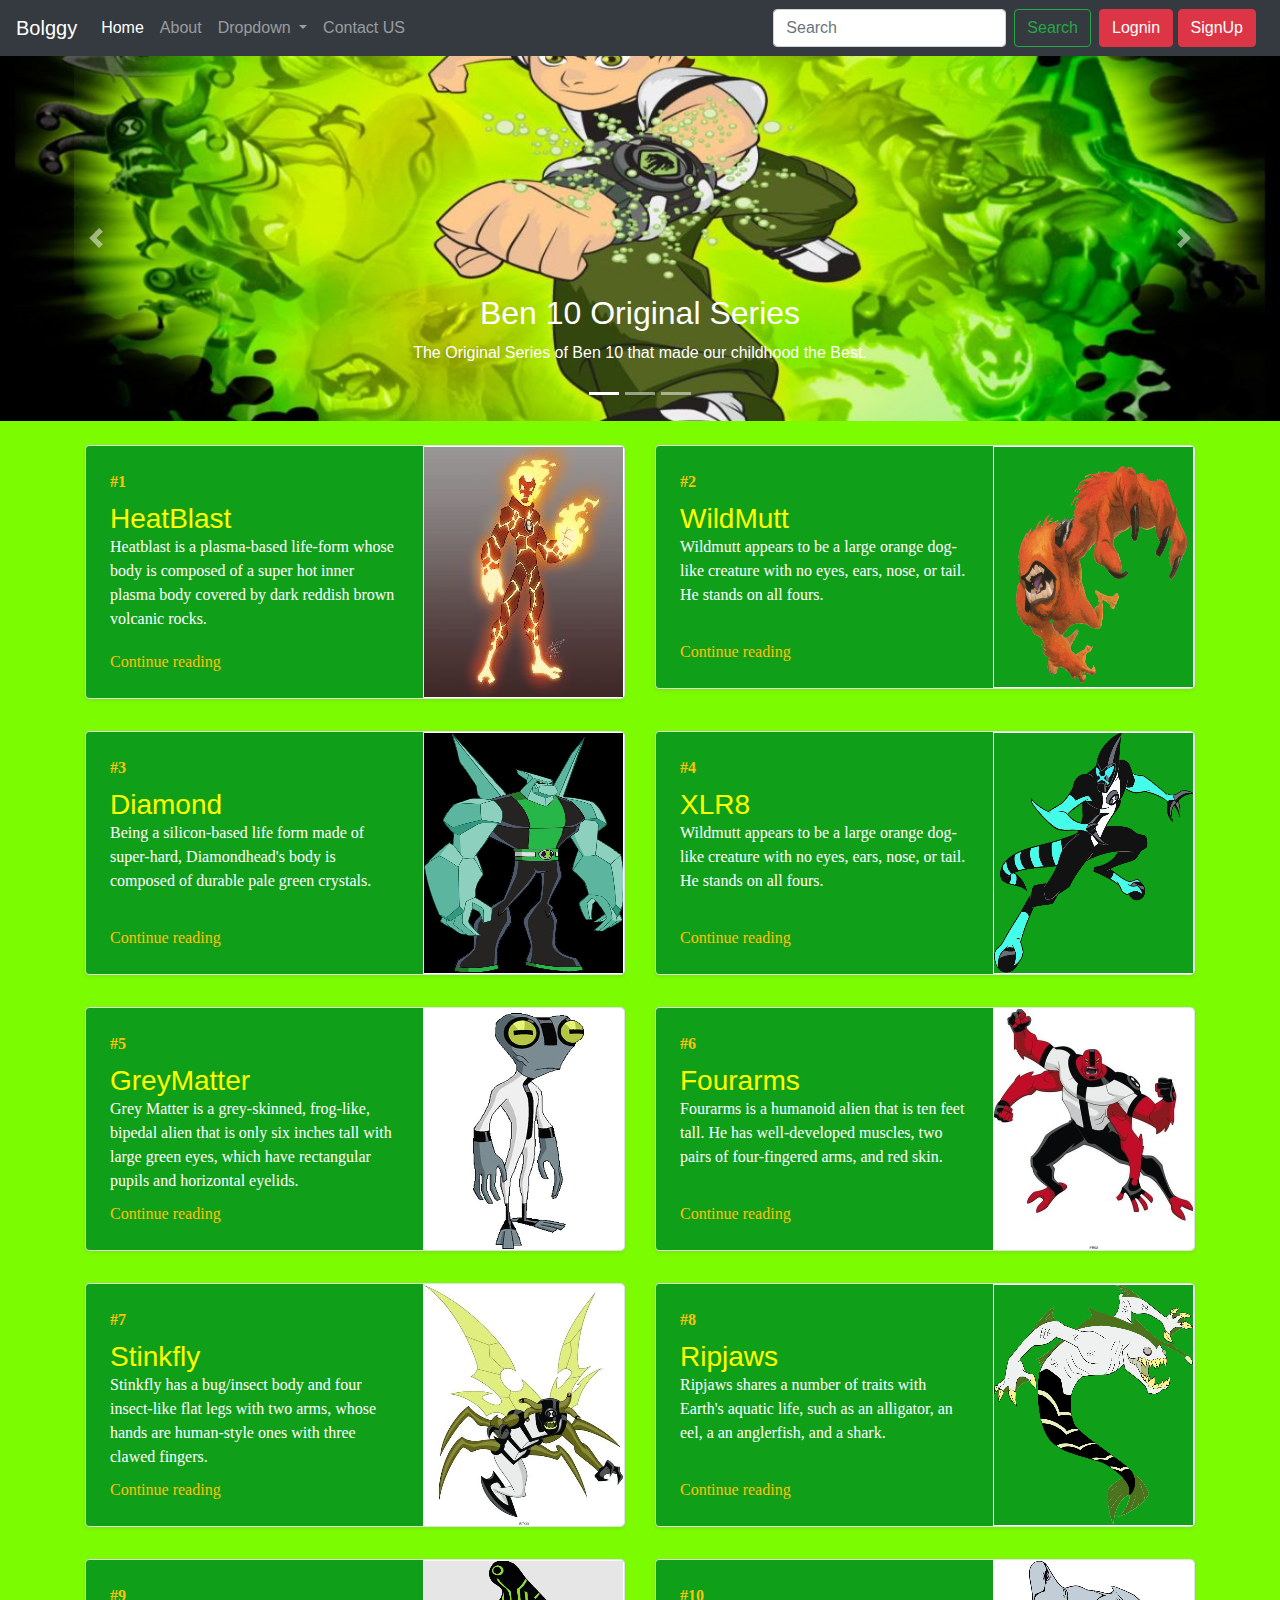
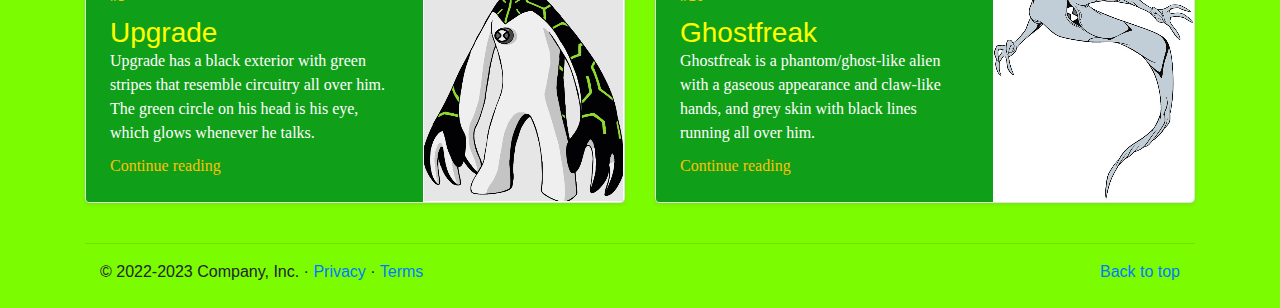
==== index.html @ a25ae69a "Initial Commit" ====
<!doctype html>
<html lang="en">

<head>
    <!-- Required meta tags -->
    <meta charset="utf-8">
    <meta name="viewport" content="width=device-width, initial-scale=1, shrink-to-fit=no">

    <!-- Bootstrap CSS -->
    <link rel="stylesheet" href="https://cdn.jsdelivr.net/npm/bootstrap@4.4.1/dist/css/bootstrap.min.css"
        integrity="sha384-Vkoo8x4CGsO3+Hhxv8T/Q5PaXtkKtu6ug5TOeNV6gBiFeWPGFN9MuhOf23Q9Ifjh" crossorigin="anonymous">

    <title>Bolggy-The Ben 10 Wiki</title>
</head>

<body style="background-color: 	#7cfc00">




    <nav class="navbar navbar-expand-lg navbar-dark bg-dark">
        <a class="navbar-brand" href="/bloggy/">Bolggy</a>
        <button class="navbar-toggler" type="button" data-toggle="collapse" data-target="#navbarSupportedContent"
            aria-controls="navbarSupportedContent" aria-expanded="false" aria-label="Toggle navigation">
            <span class="navbar-toggler-icon"></span>
        </button>

        <div class="collapse navbar-collapse" id="navbarSupportedContent">
            <ul class="navbar-nav mr-auto">
                <li class="nav-item active">
                    <a class="nav-link" href="/bloggy/">Home <span class="sr-only">(current)</span></a>
                </li>
                <li class="nav-item">
                    <a class="nav-link" href="/bloggy/about.html">About</a>
                </li>
                <li class="nav-item dropdown">
                    <a class="nav-link dropdown-toggle" href="#" id="navbarDropdown" role="button"
                        data-toggle="dropdown" aria-haspopup="true" aria-expanded="false">
                        Dropdown
                    </a>
                    <div class="dropdown-menu" aria-labelledby="navbarDropdown">
                        <a class="dropdown-item" href="#">Ben 10 Alien Force <span class="badge badge-secondary">Upcoming</span></a>
                        <a class="dropdown-item" href="#">Ben 10 Ultimate Alien <span class="badge badge-secondary">Upcoming</span></a>
                        <div class="dropdown-divider"></div>
                        <a class="dropdown-item" href="#">Support</a>
                        <a class="dropdown-item" href="#">Write For Us</a>
                    </div>
                </li>
                <li class="nav-item">
                    <a class="nav-link" href="/bloggy/contact.html">Contact US</a>
                </li>

            </ul>
            <form class="form-inline my-2 my-lg-0" action="https://www.google.com/search" method="get">
                <input class="form-control mr-sm-2" type="text" placeholder="Search" aria-label="Search" name="q" value="">
                <button class="btn btn-outline-success my-2 my-sm-0" type="submit">Search</button>
            </form>  
            <div class="mx-2">

                <button class="btn btn-danger" data-toggle="modal" data-target="#loginModal">Lognin</button>
                <button class="btn btn-danger" data-toggle="modal" data-target="#signupModal">SignUp</button>
            </div>
        </div>
    </nav>



    <!--login Modal -->
    <div class="modal fade" id="loginModal" tabindex="-1" role="dialog" aria-labelledby="loginModalLabel"
        aria-hidden="true">
        <div class="modal-dialog" role="document">
            <div class="modal-content">
                <div class="modal-header">
                    <h5 class="modal-title" id="exampleModalLabel">Login To Bloggy</h5>
                    <button type="button" class="close" data-dismiss="modal" aria-label="Close">
                        <span aria-hidden="true">&times;</span>
                    </button>
                </div>
                <div class="modal-body">
                    <form>
                        <div class="form-group">
                            <label for="exampleInputEmail1">Email address</label>
                            <input type="email" class="form-control" id="exampleInputEmail1"
                                aria-describedby="emailHelp">
                            <small id="emailHelp" class="form-text text-muted">We'll never share your email with anyone
                                else.</small>
                        </div>
                        <div class="form-group">
                            <label for="exampleInputPassword1">Password</label>
                            <input type="password" class="form-control" id="exampleInputPassword1">
                        </div>
                        <div class="form-group form-check">
                            <input type="checkbox" class="form-check-input" id="exampleCheck1">
                            <label class="form-check-label" for="exampleCheck1">Check me out</label>
                        </div>
                        <button type="submit" class="btn btn-primary">Login</button>
                    </form>
                </div>
                <div class="modal-footer">
                    <button type="button" class="btn btn-secondary" data-dismiss="modal">Close</button>
                </div>
            </div>
        </div>
    </div>

    <!--signup Modal -->
    <div class="modal fade" id="signupModal" tabindex="-1" role="dialog" aria-labelledby="signupModalLabel"
        aria-hidden="true">
        <div class="modal-dialog" role="document">
            <div class="modal-content">
                <div class="modal-header">
                    <h5 class="modal-title" id="exampleModalLabel">Get An Bloggy Account</h5>
                    <button type="button" class="close" data-dismiss="modal" aria-label="Close">
                        <span aria-hidden="true">&times;</span>
                    </button>
                </div>
                <div class="modal-body">
                    <form>
                        <div class="form-group">
                            <label for="exampleInputEmail1">Email address</label>
                            <input type="email" class="form-control" id="exampleInputEmail1"
                                aria-describedby="emailHelp">
                            <small id="emailHelp" class="form-text text-muted">We'll never share your email with anyone
                                else.</small>
                        </div>
                        <div class="form-group">
                            <label for="exampleInputPassword1">Password</label>
                            <input type="password" class="form-control" id="exampleInputPassword1">
                        </div>
                        <div class="form-group">
                            <label for="exampleInputPassword1"> Confirm Password</label>
                            <input type="password" class="form-control" id="cexampleInputPassword1">
                        </div>
                        <button type="submit" class="btn btn-primary">Creat Account</button>
                    </form>
                </div>
                <div class="modal-footer">
                    <button type="button" class="btn btn-secondary" data-dismiss="modal">Close</button>
                    <button type="button" class="btn btn-primary">Save changes</button>
                </div>
            </div>
        </div>
    </div>






    <!-- <div class="alert alert-success" role="alert">
        A simple success alert—check it out!
      </div>

      <div class="alert alert-success alert-dismissible fade show" role="alert">
        <strong>Success!</strong> Your form is being filled successfully!.
        <button type="button" class="close" data-dismiss="alert" aria-label="Close">
          <span aria-hidden="true">&times;</span>
        </button>
      </div> -->


    <!-- <nav aria-label="breadcrumb">
        <ol class="breadcrumb">
          <li class="breadcrumb-item"><a href="#">Blog</a></li>
          <li class="breadcrumb-item"><a href="#">Tutorials</a></li>
          <li class="breadcrumb-item active" aria-current="page">Bootstrap In One Blog
            <span class="badge badge-secondary">New</span>
          </li>
        </ol>
      </nav> -->

    <div id="carouselExampleCaptions" class="carousel slide carousel-fade" data-ride="carousel">
        <ol class="carousel-indicators">
            <li data-target="#carouselExampleCaptions" data-slide-to="0" class="active"></li>
            <li data-target="#carouselExampleCaptions" data-slide-to="1"></li>
            <li data-target="#carouselExampleCaptions" data-slide-to="2"></li>
        </ol>
        <div class="carousel-inner">
            <div class="carousel-item active">
                <img src="b1.jpg" class="d-block w-100" alt="...">
                <div class="carousel-caption d-none d-md-block">
                    <h2>Ben 10 Original Series</h2>
                    <p>The Original Series of Ben 10 that made our childhood the Best.</p>
                </div>
            </div>
            <div class="carousel-item">
                <img src="B2.jpg" class="d-block w-100" alt="...">
                <div class="carousel-caption d-none d-md-block">
                    <h5>Ben 10 Alien Force</h5>
                    <p>Ben 10: Alien Force is the second iteration of the Ben 10 franchise and the sequel of the
                        original Ben 10 series.</p>
                </div>
            </div>
            <div class="carousel-item">
                <img src="b3.jpg" class="d-block w-100" alt="...">
                <div class="carousel-caption d-none d-md-block">
                    <h5>Ben 10 Ultimate Alien</h5>
                    <p>Ben 10: Ultimate Alien is the third iteration of the franchise and the sequel of Ben 10: Alien
                        Force.</p>
                </div>
            </div>
        </div>
        <a class="carousel-control-prev" href="#carouselExampleCaptions" role="button" data-slide="prev">
            <span class="carousel-control-prev-icon" aria-hidden="true"></span>
            <span class="sr-only">Previous</span>
        </a>
        <a class="carousel-control-next" href="#carouselExampleCaptions" role="button" data-slide="next">
            <span class="carousel-control-next-icon" aria-hidden="true"></span>
            <span class="sr-only">Next</span>
        </a>
    </div>

<!-- row1 -->
    <div class="container my-4">
        <div class="row mb-2">
            <div class="col-md-6">
                <div class="row no-gutters border rounded overflow-hidden flex-md-row mb-4 shadow-sm h-md-250 position-relative rounded"
                    style="background-color:#109f19	; color: white; font-family:'comic sans MS';">
                    <div class="col p-4 d-flex flex-column position-static">
                        <strong class="d-inline-block mb-2 text-warning">#1</strong>
                        <h3 class="mb-0"
                            style="color: yellow; font-family: Impact, Haettenschweiler, 'Arial Narrow Bold', sans-serif;">
                            HeatBlast</h3>
                        <p class="card-text mb-auto">Heatblast is a plasma-based life-form whose body is composed of a
                            super hot inner plasma body covered by dark reddish brown volcanic rocks.</p>
                        <a href="/bloggy/MediaQuery/One.html" class="stretched-link text-warning">Continue reading</a>
                    </div>
                    <div class="col-auto d-none d-lg-block">
                        <img src="images/a1 (2).jpg" style="border: 1px solid white" alt="">
                    </div>
                </div>
            </div>
            <div class="col-md-6">


                <div class="row no-gutters border rounded overflow-hidden flex-md-row mb-4 shadow-sm h-md-250 position-relative"
                    style="background-color:#109f19	; color: white; font-family:'comic sans MS';">
                    <div class="col p-4 d-flex flex-column position-static">
                        <strong class="d-inline-block mb-2 text-warning">#2</strong>
                        <h3 class="mb-0"
                            style="color: yellow; font-family: Impact, Haettenschweiler, 'Arial Narrow Bold', sans-serif;">
                            WildMutt</h3>
                        <p class="card-text mb-auto">Wildmutt appears to be a large orange dog-like creature with no
                            eyes, ears, nose, or tail. He stands on all fours.</p>
                        <a href="/bloggy/MediaQuery/Two.html" class="stretched-link text-warning">Continue reading</a>
                    </div>
                    <div class="col-auto d-none d-lg-block">
                        <img src="images/a2 (2).png" style="border: 1px solid white;" alt="">
                    </div>
                </div>
            </div>
        </div>

<!-- row2 -->
        <div class="row mb-2">
            <div class="col-md-6">
                <div class="row no-gutters border rounded overflow-hidden flex-md-row mb-4 shadow-sm h-md-250 position-relative"
                    style="background-color:#109f19	; color: white; font-family:'comic sans MS';">
                    <div class="col p-4 d-flex flex-column position-static">
                        <strong class="d-inline-block mb-2 text-warning">#3</strong>
                        <h3 class="mb-0"
                            style="color: yellow; font-family: Impact, Haettenschweiler, 'Arial Narrow Bold', sans-serif;">
                            Diamond</h3>
                        <p class="card-text mb-auto">Being a silicon-based life form made of super-hard, Diamondhead's body is composed of durable pale green crystals.</p>
                        <a href="/bloggy/MediaQuery/Three.html" class="stretched-link text-warning">Continue reading</a>
                    </div>
                    <div class="col-auto d-none d-lg-block">
                        <img src="images/a3.png" style="border: 1px solid white" alt="">
                    </div>
                </div>
            </div>
            <div class="col-md-6">


                <div class="row no-gutters border rounded overflow-hidden flex-md-row mb-4 shadow-sm h-md-250 position-relative"
                    style="background-color:#109f19	; color: white; font-family:'comic sans MS';">
                    <div class="col p-4 d-flex flex-column position-static">
                        <strong class="d-inline-block mb-2 text-warning">#4</strong>
                        <h3 class="mb-0"
                            style="color: yellow; font-family: Impact, Haettenschweiler, 'Arial Narrow Bold', sans-serif;">
                            XLR8</h3>
                        <p class="card-text mb-auto">Wildmutt appears to be a large orange dog-like creature with no
                            eyes, ears, nose, or tail. He stands on all fours.</p>
                        <a href="/bloggy/MediaQuery/Four.html" class="stretched-link text-warning">Continue reading</a>
                    </div>
                    <div class="col-auto d-none d-lg-block">
                        <img src="images/a4 (2).png" style="border: 1px solid white;" alt="">
                    </div>
                </div>
            </div>
        </div>

<!-- row3 -->
        <div class="row mb-2">
            <div class="col-md-6">
                <div class="row no-gutters border rounded overflow-hidden flex-md-row mb-4 shadow-sm h-md-250 position-relative"
                    style="background-color:#109f19	; color: white; font-family:'comic sans MS';">
                    <div class="col p-4 d-flex flex-column position-static">
                        <strong class="d-inline-block mb-2 text-warning">#5</strong>
                        <h3 class="mb-0"
                            style="color: yellow; font-family: Impact, Haettenschweiler, 'Arial Narrow Bold', sans-serif;">
                            GreyMatter</h3>
                        <p class="card-text mb-auto">Grey Matter is a grey-skinned, frog-like, bipedal alien that is only six inches tall with large green eyes, which have rectangular pupils and horizontal eyelids.</p>
                        <a href="/bloggy/MediaQuery/Five.html" class="stretched-link text-warning">Continue reading</a>
                    </div>
                    <div class="col-auto d-none d-lg-block">
                        <img src="images/a5.png" style="border: 1px solid white" alt="">
                    </div>
                </div>
            </div>
            <div class="col-md-6">


                <div class="row no-gutters border rounded overflow-hidden flex-md-row mb-4 shadow-sm h-md-250 position-relative"
                    style="background-color:#109f19	; color: white; font-family:'comic sans MS';">
                    <div class="col p-4 d-flex flex-column position-static">
                        <strong class="d-inline-block mb-2 text-warning">#6</strong>
                        <h3 class="mb-0"
                            style="color: yellow; font-family: Impact, Haettenschweiler, 'Arial Narrow Bold', sans-serif;">
                            Fourarms</h3>
                        <p class="card-text mb-auto">Fourarms is a humanoid alien that is ten feet tall. He has well-developed muscles, two pairs of
                            four-fingered arms, and red skin.</p>
                        <a href="/bloggy/MediaQuery/Six.html" class="stretched-link text-warning">Continue reading</a>
                    </div>
                    <div class="col-auto d-none d-lg-block">
                        <img src="images/a6.png" style="border: 1px solid white;" alt="">
                    </div>
                </div>
            </div>
        </div>

<!-- row4 -->
        <div class="row mb-2">
            <div class="col-md-6">
                <div class="row no-gutters border rounded overflow-hidden flex-md-row mb-4 shadow-sm h-md-250 position-relative"
                    style="background-color:#109f19	; color: white; font-family:'comic sans MS';">
                    <div class="col p-4 d-flex flex-column position-static">
                        <strong class="d-inline-block mb-2 text-warning">#7</strong>
                        <h3 class="mb-0"
                            style="color: yellow; font-family: Impact, Haettenschweiler, 'Arial Narrow Bold', sans-serif;">
                            Stinkfly</h3>
                        <p class="card-text mb-auto">Stinkfly has a bug/insect body and four insect-like flat legs with two arms, whose hands are human-style
                            ones with three clawed fingers.</p>
                        <a href="/bloggy/MediaQuery/Seven.html" class="stretched-link text-warning">Continue reading</a>
                    </div>
                    <div class="col-auto d-none d-lg-block">
                        <img src="images/a7.png" style="border: 1px solid white" alt="">
                    </div>
                </div>
            </div>
            <div class="col-md-6">


                <div class="row no-gutters border rounded overflow-hidden flex-md-row mb-4 shadow-sm h-md-250 position-relative"
                    style="background-color:#109f19	; color: white; font-family:'comic sans MS';">
                    <div class="col p-4 d-flex flex-column position-static">
                        <strong class="d-inline-block mb-2 text-warning">#8</strong>
                        <h3 class="mb-0"
                            style="color: yellow; font-family: Impact, Haettenschweiler, 'Arial Narrow Bold', sans-serif;">
                            Ripjaws</h3>
                        <p class="card-text mb-auto">Ripjaws shares a number of traits with Earth's aquatic life, such as an alligator, an eel, a
                            an anglerfish, and a shark.</p>
                        <a href="/bloggy/MediaQuery/Eight.html" class="stretched-link text-warning">Continue reading</a>
                    </div>
                    <div class="col-auto d-none d-lg-block">
                        <img src="images/a8 (2).png" style="border: 1px solid white;" alt="">
                    </div>
                </div>
            </div>
        </div>
    
    <!-- row5 -->
        <div class="row mb-2">
            <div class="col-md-6">
                <div class="row no-gutters border rounded overflow-hidden flex-md-row mb-4 shadow-sm h-md-250 position-relative"
                    style="background-color:#109f19	; color: white; font-family:'comic sans MS';">
                    <div class="col p-4 d-flex flex-column position-static">
                        <strong class="d-inline-block mb-2 text-warning">#9</strong>
                        <h3 class="mb-0"
                            style="color: yellow; font-family: Impact, Haettenschweiler, 'Arial Narrow Bold', sans-serif;">
                            Upgrade</h3>
                        <p class="card-text mb-auto">Upgrade has a black exterior with green stripes that resemble circuitry all over him. The green circle
                            on his head is his eye, which glows whenever he talks.</p>
                        <a href="/bloggy/MediaQuery/Nine.html" class="stretched-link text-warning">Continue reading</a>
                    </div>
                    <div class="col-auto d-none d-lg-block">
                        <img src="images/a9.png" style="border: 1px solid white" alt="">
                    </div>
                </div>
            </div>
            <div class="col-md-6">


                <div class="row no-gutters border rounded overflow-hidden flex-md-row mb-4 shadow-sm h-md-250 position-relative"
                    style="background-color:#109f19	; color: white; font-family:'comic sans MS';">
                    <div class="col p-4 d-flex flex-column position-static">
                        <strong class="d-inline-block mb-2 text-warning">#10</strong>
                        <h3 class="mb-0"
                            style="color: yellow; font-family: Impact, Haettenschweiler, 'Arial Narrow Bold', sans-serif;">
                            Ghostfreak</h3>
                        <p class="card-text mb-auto"> Ghostfreak is a phantom/ghost-like alien with a gaseous appearance and claw-like hands, and grey skin
                            with black lines running all over him.</p>
                        <a href="/bloggy/MediaQuery/Ten.html" class="stretched-link text-warning">Continue reading</a>
                    </div>
                    <div class="col-auto d-none d-lg-block">
                        <img src="images/a10 (2).png" style="border: 1px solid white;" alt="">
                    </div>
                </div>
            </div>
        </div>

        <!-- FOOTER -->
        <hr class="featurette-divider">
        <footer class="container">
            <p class="float-right"><a href="#">Back to top</a></p>
            <p>© 2022-2023 Company, Inc. · <a href="#">Privacy</a> · <a href="#">Terms</a></p>
        </footer>

    </div>



    <!-- Optional JavaScript -->
    <!-- jQuery first, then Popper.js, then Bootstrap JS -->
    <script src="https://code.jquery.com/jquery-3.4.1.slim.min.js"
        integrity="sha384-J6qa4849blE2+poT4WnyKhv5vZF5SrPo0iEjwBvKU7imGFAV0wwj1yYfoRSJoZ+n"
        crossorigin="anonymous"></script>
    <script src="https://cdn.jsdelivr.net/npm/popper.js@1.16.0/dist/umd/popper.min.js"
        integrity="sha384-Q6E9RHvbIyZFJoft+2mJbHaEWldlvI9IOYy5n3zV9zzTtmI3UksdQRVvoxMfooAo"
        crossorigin="anonymous"></script>
    <script src="https://cdn.jsdelivr.net/npm/bootstrap@4.4.1/dist/js/bootstrap.min.js"
        integrity="sha384-wfSDF2E50Y2D1uUdj0O3uMBJnjuUD4Ih7YwaYd1iqfktj0Uod8GCExl3Og8ifwB6"
        crossorigin="anonymous"></script>
</body>

</html>
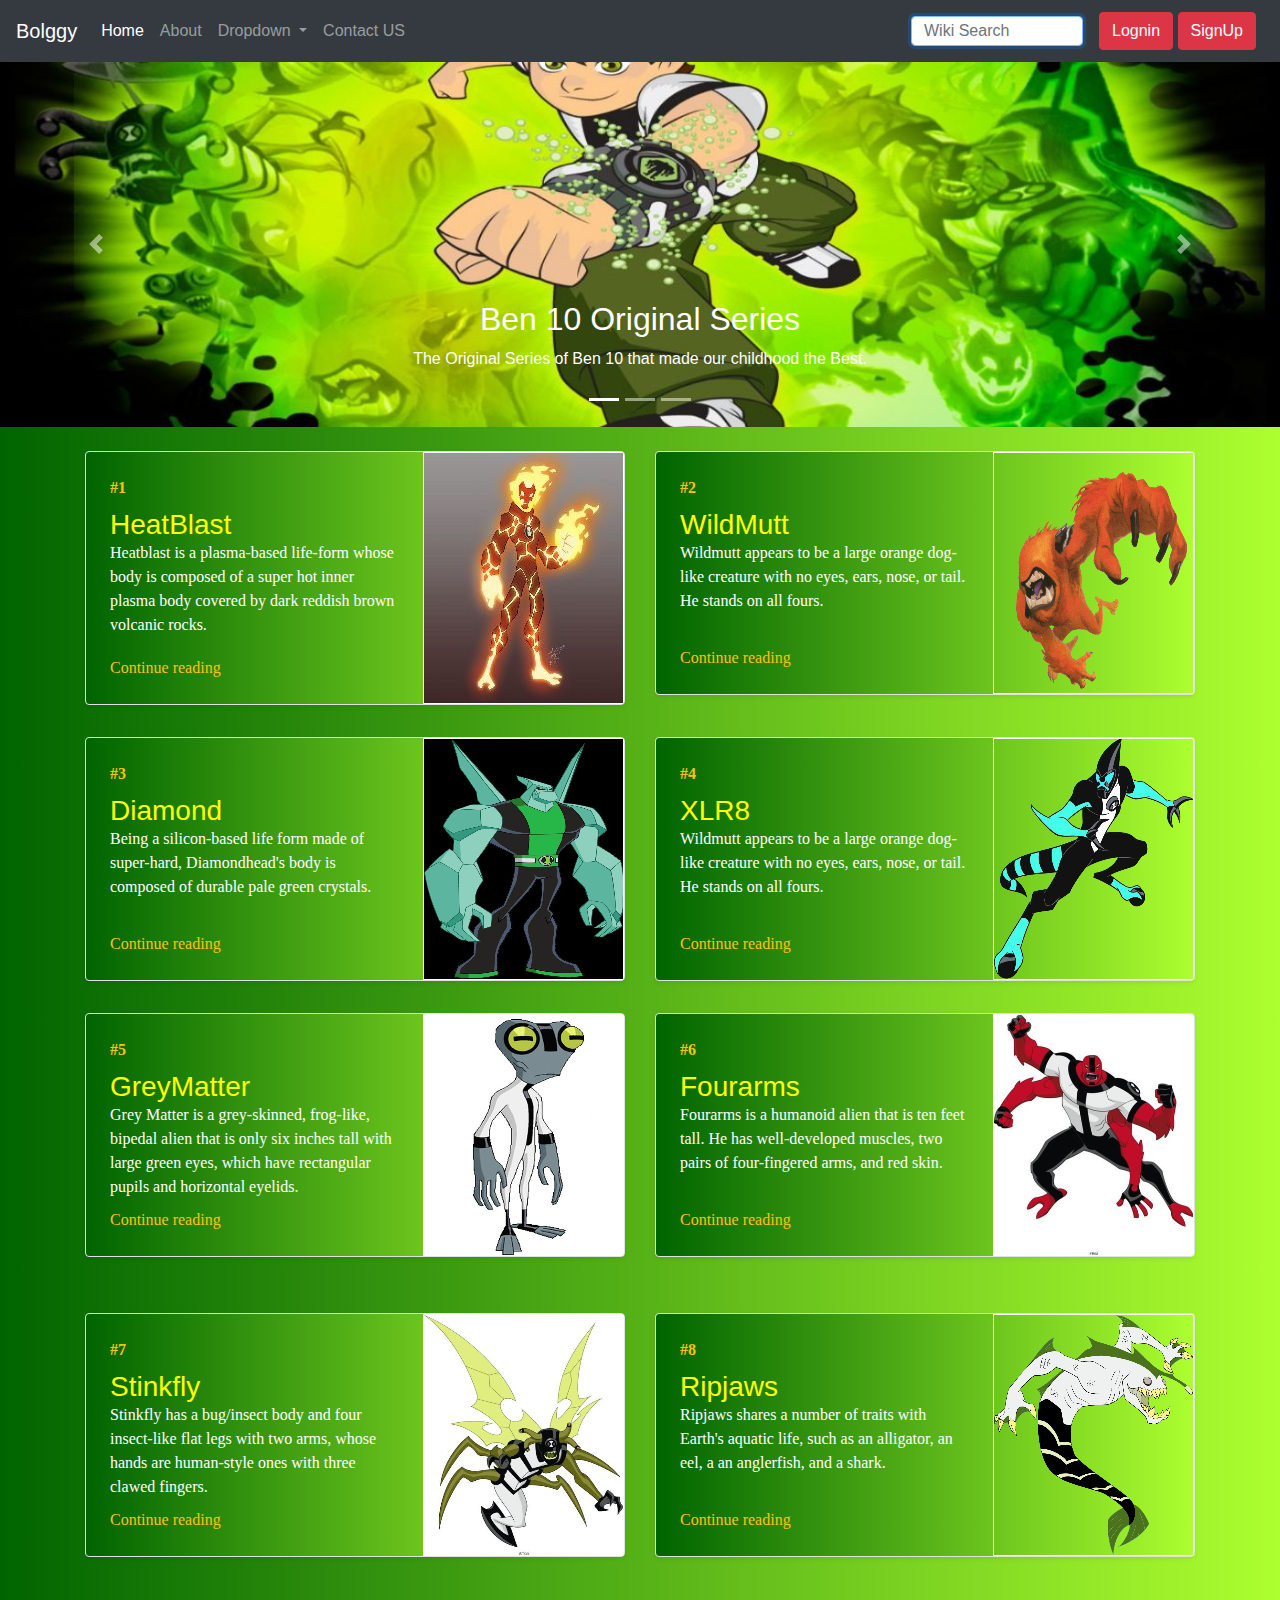
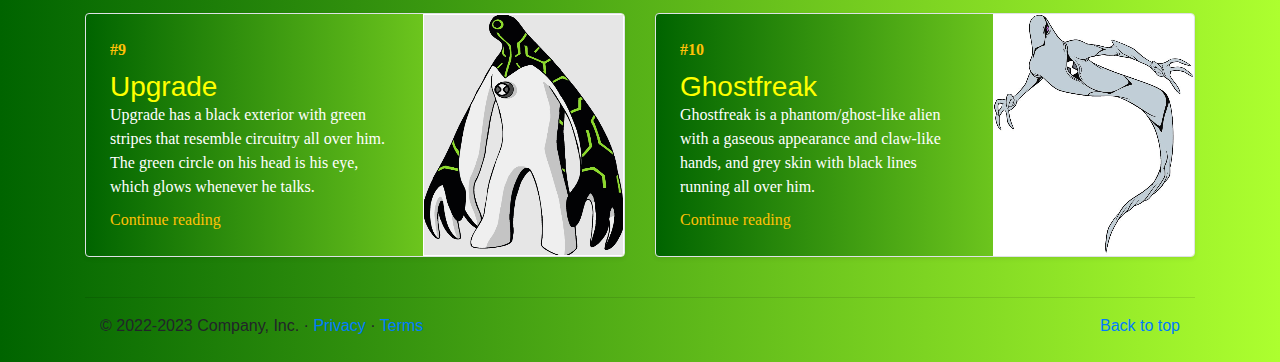
==== commit 9babeb19: "Update index.html" ====
--- a/index.html
+++ b/index.html
@@ -5,15 +5,41 @@
     <!-- Required meta tags -->
     <meta charset="utf-8">
     <meta name="viewport" content="width=device-width, initial-scale=1, shrink-to-fit=no">
+    <link rel="icon" href="https://upload.wikimedia.org/wikipedia/commons/6/6f/Ben_10_reboot_logo.png" />
+
 
     <!-- Bootstrap CSS -->
     <link rel="stylesheet" href="https://cdn.jsdelivr.net/npm/bootstrap@4.4.1/dist/css/bootstrap.min.css"
         integrity="sha384-Vkoo8x4CGsO3+Hhxv8T/Q5PaXtkKtu6ug5TOeNV6gBiFeWPGFN9MuhOf23Q9Ifjh" crossorigin="anonymous">
 
     <title>Bolggy-The Ben 10 Wiki</title>
+    <style>
+           .QQQ{
+  transition: box-shadow .3s;
+  /* width: 300px;
+  height: 500px;
+  margin: 50px;
+  border-radius:10px;
+  border: 1px solid #ccc;
+  /* background: #fff; 
+  float: left;*/
+
+}
+    .QQQ:hover {
+   box-shadow: 5px 5px 10px black; 
+}
+    </style>
+
+    <script>
+
+
+
+
+
+    </script>
 </head>
 
-<body style="background-color: 	#7cfc00">
+<body style=" background-image: linear-gradient(to right, darkgreen,greenyellow);">
 
 
 
@@ -51,10 +77,24 @@
                 </li>
 
             </ul>
-            <form class="form-inline my-2 my-lg-0" action="https://www.google.com/search" method="get">
-                <input class="form-control mr-sm-2" type="text" placeholder="Search" aria-label="Search" name="q" value="">
-                <button class="btn btn-outline-success my-2 my-sm-0" type="submit">Search</button>
-            </form>  
+
+                <form class="form-inline my-2 my-lg-0" id="search-form" action="//www.wikipedia.org/search-redirect.php" data-el-section="search">
+                    <input type="hidden" name="family" value="Wikipedia">
+                    <input type="hidden" id="hiddenLanguageInput" name="language" value="en">
+                    <div class="search-input" id="search-input">
+                    <input class="form-control my-2 mr-sm-2" id="searchInput" placeholder="Wiki Search" name="search" type="search" size="10" autofocus="autofocus" accesskey="F" dir="auto" autocomplete="off" style="padding-right: 44px; height: 30px;">
+                    <div class=" styled-select js-enabled">
+                    <div class="hide-arrow">
+                    <div class="styled-select-active-helper"></div>
+                    </div>
+                    </div>
+                    <div id="typeahead-suggestions"></div></div>
+         
+                    </button>
+                    <input type="hidden" value="Go" name="go">
+            
+                </form>
+              
             <div class="mx-2">
 
                 <button class="btn btn-danger" data-toggle="modal" data-target="#loginModal">Lognin</button>
@@ -213,10 +253,10 @@
 <!-- row1 -->
     <div class="container my-4">
         <div class="row mb-2">
-            <div class="col-md-6">
-                <div class="row no-gutters border rounded overflow-hidden flex-md-row mb-4 shadow-sm h-md-250 position-relative rounded"
-                    style="background-color:#109f19	; color: white; font-family:'comic sans MS';">
-                    <div class="col p-4 d-flex flex-column position-static">
+            <div class=" QQQ col-md-6"  >
+                <div class=" row no-gutters border rounded overflow-hidden flex-md-row mb-4 shadow-sm h-md-250 position-relative rounded"
+                    style=" background-image: linear-gradient(to right, darkgreen,greenyellow); 	; color: white; font-family:'comic sans MS';">
+                    <div class="col p-4 d-flex flex-column position-static" style="box-shadow: 5px 5px 10px black">
                         <strong class="d-inline-block mb-2 text-warning">#1</strong>
                         <h3 class="mb-0"
                             style="color: yellow; font-family: Impact, Haettenschweiler, 'Arial Narrow Bold', sans-serif;">
@@ -230,11 +270,11 @@
                     </div>
                 </div>
             </div>
-            <div class="col-md-6">
-
-
-                <div class="row no-gutters border rounded overflow-hidden flex-md-row mb-4 shadow-sm h-md-250 position-relative"
-                    style="background-color:#109f19	; color: white; font-family:'comic sans MS';">
+            <div class=" QQQ col-md-6">
+
+
+                <div class=" row no-gutters border rounded overflow-hidden flex-md-row mb-4 shadow-sm h-md-250 position-relative"
+                    style=" background-image: linear-gradient(to right, darkgreen,greenyellow);	; color: white; font-family:'comic sans MS';">
                     <div class="col p-4 d-flex flex-column position-static">
                         <strong class="d-inline-block mb-2 text-warning">#2</strong>
                         <h3 class="mb-0"
@@ -253,9 +293,9 @@
 
 <!-- row2 -->
         <div class="row mb-2">
-            <div class="col-md-6">
-                <div class="row no-gutters border rounded overflow-hidden flex-md-row mb-4 shadow-sm h-md-250 position-relative"
-                    style="background-color:#109f19	; color: white; font-family:'comic sans MS';">
+            <div class="QQQ col-md-6">
+                <div class="row no-gutters border rounded overflow-hidden flex-md-row mb-4 shadow-sm h-md-250 position-relative"
+                    style=" background-image: linear-gradient(to right, darkgreen,greenyellow);	; color: white; font-family:'comic sans MS';">
                     <div class="col p-4 d-flex flex-column position-static">
                         <strong class="d-inline-block mb-2 text-warning">#3</strong>
                         <h3 class="mb-0"
@@ -269,11 +309,11 @@
                     </div>
                 </div>
             </div>
-            <div class="col-md-6">
-
-
-                <div class="row no-gutters border rounded overflow-hidden flex-md-row mb-4 shadow-sm h-md-250 position-relative"
-                    style="background-color:#109f19	; color: white; font-family:'comic sans MS';">
+            <div class=" QQQ col-md-6">
+
+
+                <div class="row no-gutters border rounded overflow-hidden flex-md-row mb-4 shadow-sm h-md-250 position-relative"
+                    style=" background-image: linear-gradient(to right, darkgreen,greenyellow);	; color: white; font-family:'comic sans MS';">
                     <div class="col p-4 d-flex flex-column position-static">
                         <strong class="d-inline-block mb-2 text-warning">#4</strong>
                         <h3 class="mb-0"
@@ -292,9 +332,9 @@
 
 <!-- row3 -->
         <div class="row mb-2">
-            <div class="col-md-6">
-                <div class="row no-gutters border rounded overflow-hidden flex-md-row mb-4 shadow-sm h-md-250 position-relative"
-                    style="background-color:#109f19	; color: white; font-family:'comic sans MS';">
+            <div class="QQQ col-md-6">
+                <div class="row no-gutters border rounded overflow-hidden flex-md-row mb-4 shadow-sm h-md-250 position-relative"
+                    style=" background-image: linear-gradient(to right, darkgreen,greenyellow);	; color: white; font-family:'comic sans MS';">
                     <div class="col p-4 d-flex flex-column position-static">
                         <strong class="d-inline-block mb-2 text-warning">#5</strong>
                         <h3 class="mb-0"
@@ -308,11 +348,11 @@
                     </div>
                 </div>
             </div>
-            <div class="col-md-6">
-
-
-                <div class="row no-gutters border rounded overflow-hidden flex-md-row mb-4 shadow-sm h-md-250 position-relative"
-                    style="background-color:#109f19	; color: white; font-family:'comic sans MS';">
+            <div class=" QQQ col-md-6">
+
+
+                <div class="row no-gutters border rounded overflow-hidden flex-md-row mb-4 shadow-sm h-md-250 position-relative"
+                    style=" background-image: linear-gradient(to right, darkgreen,greenyellow);	; color: white; font-family:'comic sans MS';">
                     <div class="col p-4 d-flex flex-column position-static">
                         <strong class="d-inline-block mb-2 text-warning">#6</strong>
                         <h3 class="mb-0"
@@ -330,10 +370,10 @@
         </div>
 
 <!-- row4 -->
-        <div class="row mb-2">
-            <div class="col-md-6">
-                <div class="row no-gutters border rounded overflow-hidden flex-md-row mb-4 shadow-sm h-md-250 position-relative"
-                    style="background-color:#109f19	; color: white; font-family:'comic sans MS';">
+        <div class="row mb-2" >
+            <div class=" QQQ col-md-6 my-4" >
+                <div class="row no-gutters border rounded overflow-hidden flex-md-row mb-4 shadow-sm h-md-250 position-relative"
+                    style=" background-image: linear-gradient(to right, darkgreen,greenyellow);color: white; font-family:'comic sans MS';">
                     <div class="col p-4 d-flex flex-column position-static">
                         <strong class="d-inline-block mb-2 text-warning">#7</strong>
                         <h3 class="mb-0"
@@ -348,11 +388,11 @@
                     </div>
                 </div>
             </div>
-            <div class="col-md-6">
-
-
-                <div class="row no-gutters border rounded overflow-hidden flex-md-row mb-4 shadow-sm h-md-250 position-relative"
-                    style="background-color:#109f19	; color: white; font-family:'comic sans MS';">
+            <div  class=" QQQ col-md-6 my-4" >
+
+
+                <div class="row no-gutters border rounded overflow-hidden flex-md-row mb-4 shadow-sm h-md-250 position-relative"
+                    style=" background-image: linear-gradient(to right, darkgreen,greenyellow);	; color: white; font-family:'comic sans MS';">
                     <div class="col p-4 d-flex flex-column position-static">
                         <strong class="d-inline-block mb-2 text-warning">#8</strong>
                         <h3 class="mb-0"
@@ -371,9 +411,9 @@
     
     <!-- row5 -->
         <div class="row mb-2">
-            <div class="col-md-6">
-                <div class="row no-gutters border rounded overflow-hidden flex-md-row mb-4 shadow-sm h-md-250 position-relative"
-                    style="background-color:#109f19	; color: white; font-family:'comic sans MS';">
+            <div class="QQQ col-md-6">
+                <div class="row no-gutters border rounded overflow-hidden flex-md-row mb-4 shadow-sm h-md-250 position-relative"
+                    style=" background-image: linear-gradient(to right, darkgreen,greenyellow);	; color: white; font-family:'comic sans MS';">
                     <div class="col p-4 d-flex flex-column position-static">
                         <strong class="d-inline-block mb-2 text-warning">#9</strong>
                         <h3 class="mb-0"
@@ -388,11 +428,11 @@
                     </div>
                 </div>
             </div>
-            <div class="col-md-6">
-
-
-                <div class="row no-gutters border rounded overflow-hidden flex-md-row mb-4 shadow-sm h-md-250 position-relative"
-                    style="background-color:#109f19	; color: white; font-family:'comic sans MS';">
+            <div class="QQQ col-md-6">
+
+
+                <div class="row no-gutters border rounded overflow-hidden flex-md-row mb-4 shadow-sm h-md-250 position-relative"
+                    style=" background-image: linear-gradient(to right, darkgreen,greenyellow);	; color: white; font-family:'comic sans MS';">
                     <div class="col p-4 d-flex flex-column position-static">
                         <strong class="d-inline-block mb-2 text-warning">#10</strong>
                         <h3 class="mb-0"
@@ -433,4 +473,4 @@
         crossorigin="anonymous"></script>
 </body>
 
-</html>+</html>
